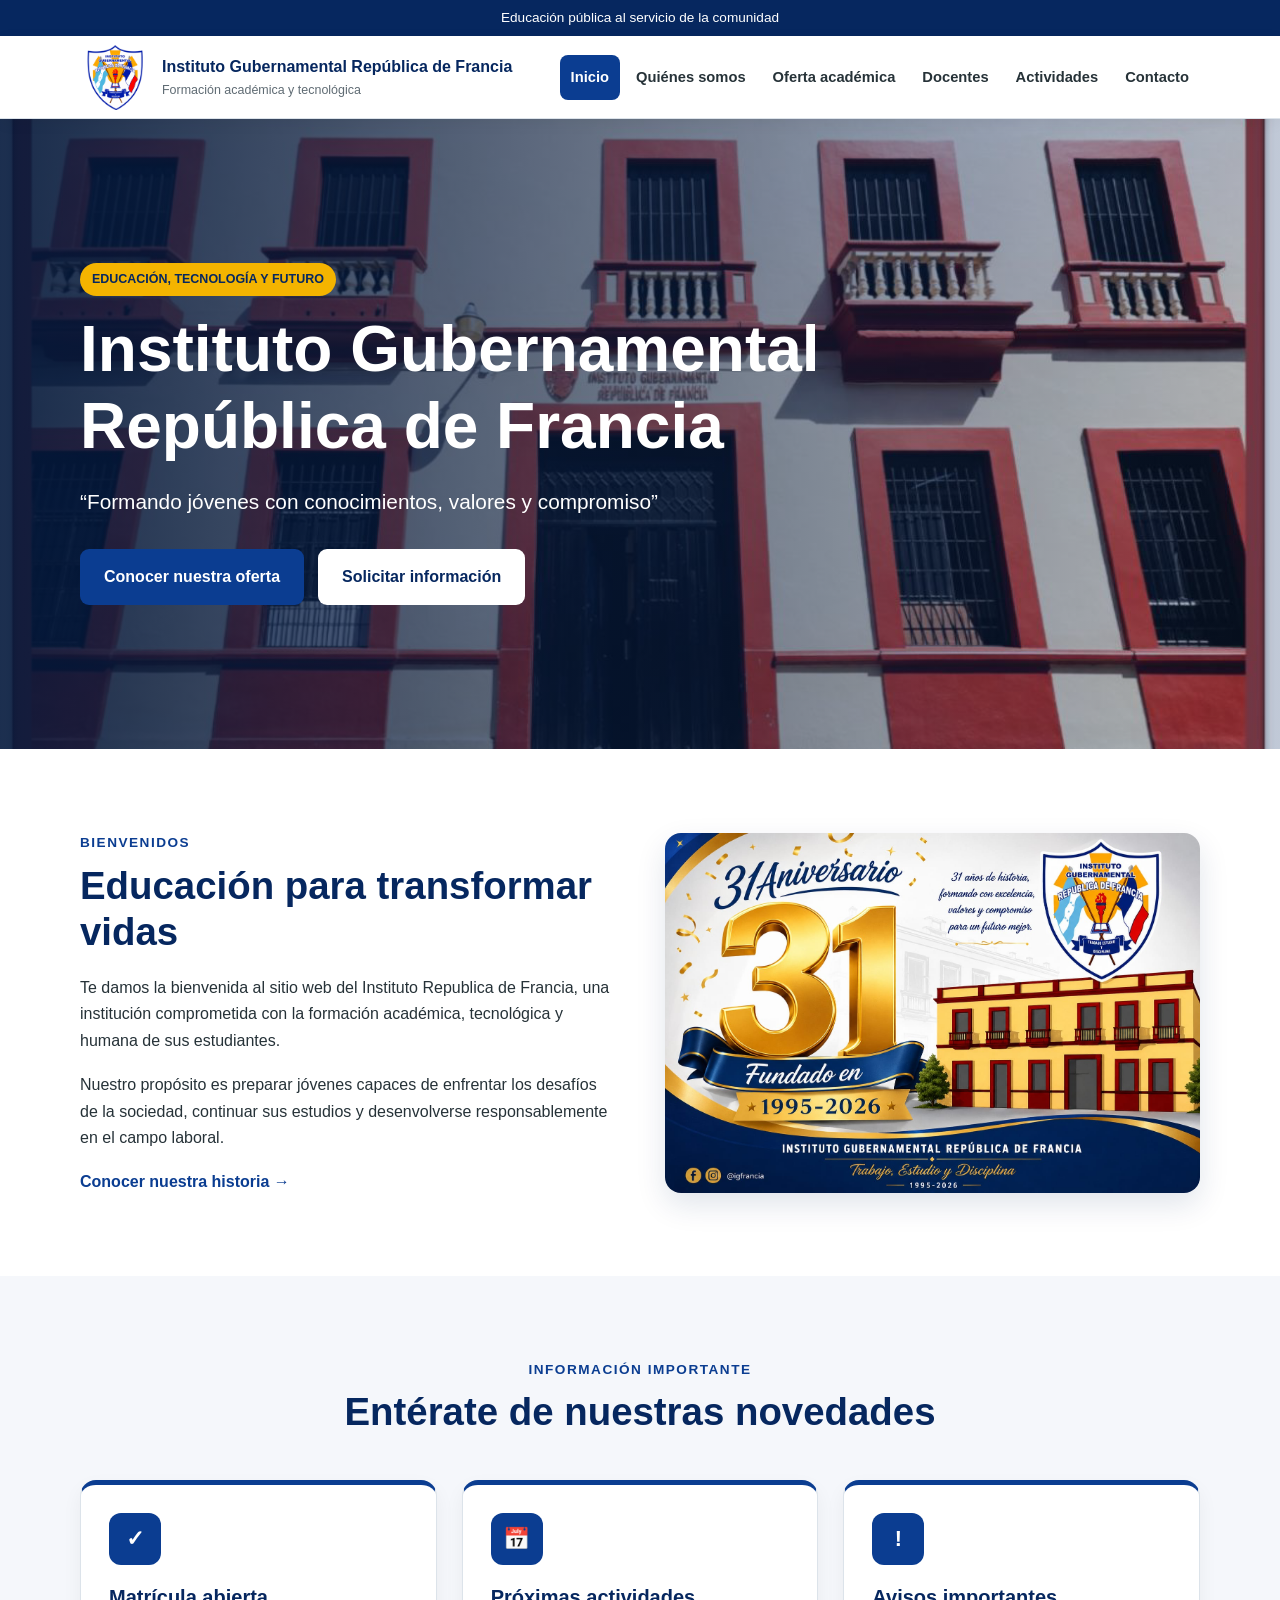
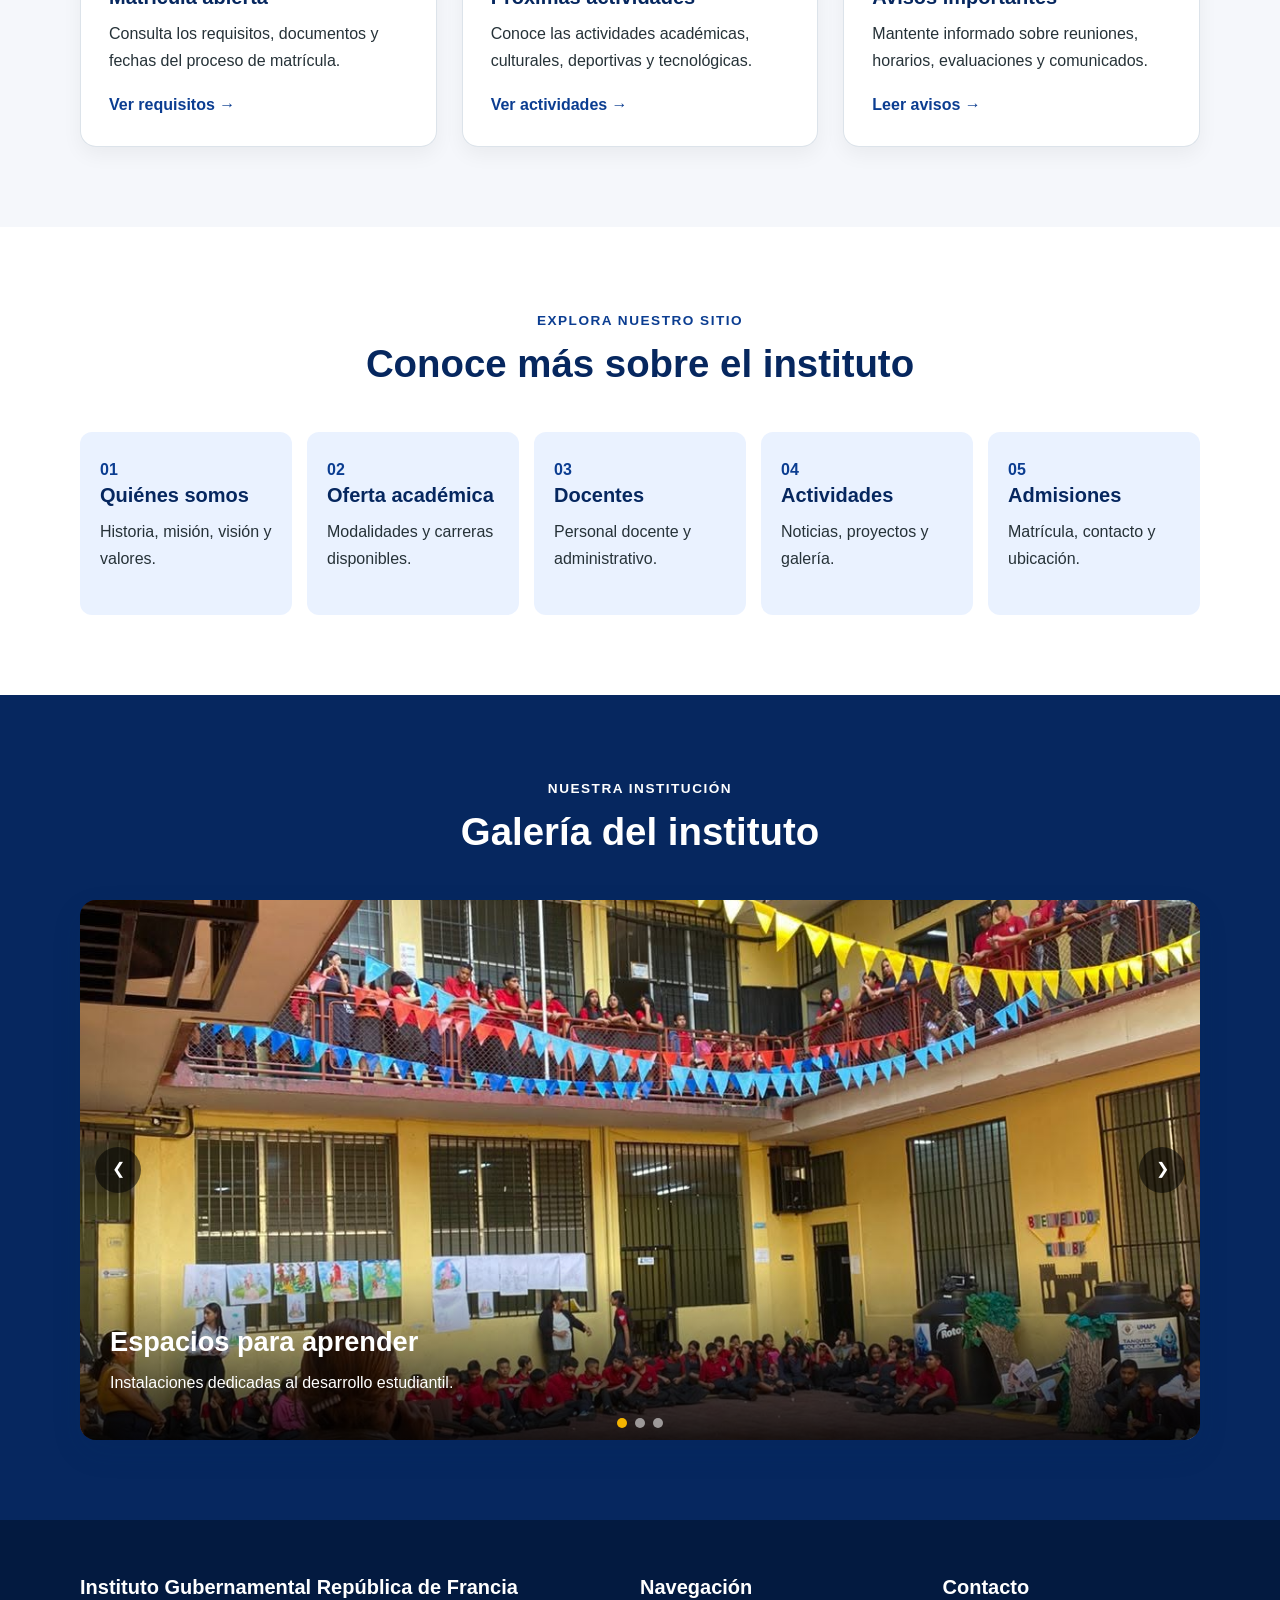
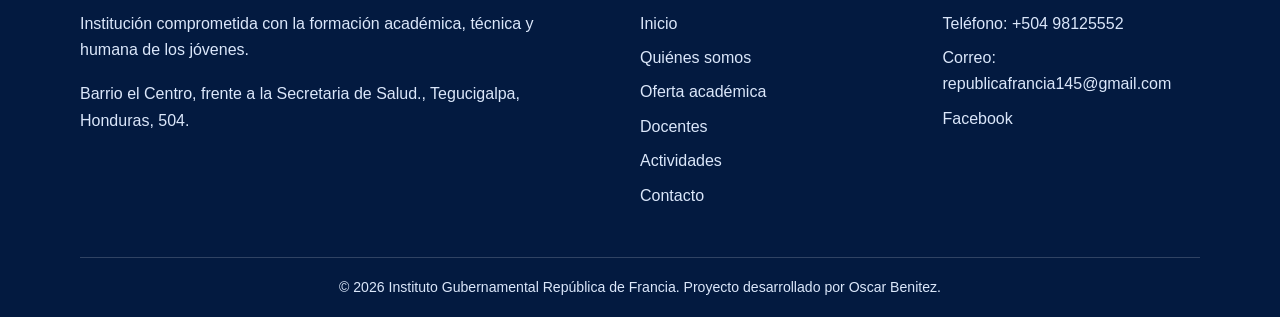
==== index.html @ 5fc4c8af "Primer envío de mi página" ====
<!doctype html>
<html lang="es">
  <head>
    <meta charset="UTF-8" />
    <meta name="viewport" content="width=device-width, initial-scale=1.0" />

    <meta
      name="description"
      content="Sitio web oficial del Instituto Gubernamental República de Francia."
    />

    <title>Inicio | IGRF</title>

    <link rel="stylesheet" href="css/estilo.css" />
    <script src="js/script.js" defer></script>
  </head>

  <body>
    <!-- El encabezado se carga desde script.js -->
    <div id="encabezado"></div>

    <main>
      <!-- Banner principal -->
      <section class="hero hero-inicio">
        <div class="hero-contenido contenedor">
          <span class="etiqueta">Educación, tecnología y futuro</span>

          <h1>Instituto Gubernamental República de Francia</h1>

          <p class="lema">
            “Formando jóvenes con conocimientos, valores y compromiso”
          </p>

          <div class="grupo-botones">
            <a href="oferta_academica.html" class="boton boton-primario">
              Conocer nuestra oferta
            </a>

            <a href="contacto.html" class="boton boton-secundario">
              Solicitar información
            </a>
          </div>
        </div>
      </section>

      <!-- Mensaje de bienvenida -->
      <section class="seccion">
        <div class="contenedor dos-columnas">
          <div>
            <span class="subtitulo">Bienvenidos</span>

            <h2>Educación para transformar vidas</h2>

            <p>
              Te damos la bienvenida al sitio web del Instituto Republica de
              Francia, una institución comprometida con la formación académica,
              tecnológica y humana de sus estudiantes.
            </p>

            <p>
              Nuestro propósito es preparar jóvenes capaces de enfrentar los
              desafíos de la sociedad, continuar sus estudios y desenvolverse
              responsablemente en el campo laboral.
            </p>

            <a href="historia.html" class="enlace-destacado">
              Conocer nuestra historia →
            </a>
          </div>

          <div class="imagen-marco">
            <img
              src="img/instalaciones/aniversario.png"
              data-fallback="https://placehold.co/900x600/0b3d91/ffffff?text=Fotografia+del+instituto"
              alt="Instalaciones del instituto"
            />
          </div>
        </div>
      </section>

      <!-- Información destacada -->
      <section class="seccion fondo-claro">
        <div class="contenedor">
          <div class="titulo-seccion">
            <span class="subtitulo">Información importante</span>
            <h2>Entérate de nuestras novedades</h2>
          </div>

          <div class="rejilla-tres">
            <article class="tarjeta tarjeta-destacada">
              <div class="icono-tarjeta">✓</div>
              <h3>Matrícula abierta</h3>
              <p>
                Consulta los requisitos, documentos y fechas del proceso de
                matrícula.
              </p>
              <a href="contacto.html">Ver requisitos →</a>
            </article>

            <article class="tarjeta tarjeta-destacada">
              <div class="icono-tarjeta">📅</div>
              <h3>Próximas actividades</h3>
              <p>
                Conoce las actividades académicas, culturales, deportivas y
                tecnológicas.
              </p>
              <a href="actividades.html">Ver actividades →</a>
            </article>

            <article class="tarjeta tarjeta-destacada">
              <div class="icono-tarjeta">!</div>
              <h3>Avisos importantes</h3>
              <p>
                Mantente informado sobre reuniones, horarios, evaluaciones y
                comunicados.
              </p>
              <a href="actividades.html">Leer avisos →</a>
            </article>
          </div>
        </div>
      </section>

      <!-- Acceso a las demás páginas -->
      <section class="seccion">
        <div class="contenedor">
          <div class="titulo-seccion">
            <span class="subtitulo">Explora nuestro sitio</span>
            <h2>Conoce más sobre el instituto</h2>
          </div>

          <div class="rejilla-enlaces">
            <a href="quienes_somos.html" class="tarjeta-enlace">
              <span>01</span>
              <h3>Quiénes somos</h3>
              <p>Historia, misión, visión y valores.</p>
            </a>

            <a href="oferta_academica.html" class="tarjeta-enlace">
              <span>02</span>
              <h3>Oferta académica</h3>
              <p>Modalidades y carreras disponibles.</p>
            </a>

            <a href="docentes.html" class="tarjeta-enlace">
              <span>03</span>
              <h3>Docentes</h3>
              <p>Personal docente y administrativo.</p>
            </a>

            <a href="actividades.html" class="tarjeta-enlace">
              <span>04</span>
              <h3>Actividades</h3>
              <p>Noticias, proyectos y galería.</p>
            </a>

            <a href="contacto.html" class="tarjeta-enlace">
              <span>05</span>
              <h3>Admisiones</h3>
              <p>Matrícula, contacto y ubicación.</p>
            </a>
          </div>
        </div>
      </section>

      <!-- Carrusel -->
      <section class="seccion fondo-oscuro">
        <div class="contenedor">
          <div class="titulo-seccion titulo-blanco">
            <span class="subtitulo">Nuestra institución</span>
            <h2>Galería del instituto</h2>
          </div>

          <div class="carrusel">
            <div class="diapositiva activa">
              <img
                src="img/actividades/2.jpg"
                alt="Entrada del Instituto República de Francia"
              />

              <div class="texto-diapositiva">
                <h3>Espacios para aprender</h3>
                <p>Instalaciones dedicadas al desarrollo estudiantil.</p>
              </div>
            </div>

            <div class="diapositiva">
              <img
                src="img/instalaciones/instalacion-2.jpg"
                data-fallback="https://placehold.co/1200x650/1b5e20/ffffff?text=Laboratorio+de+informatica"
                alt="Laboratorio de informática"
              />

              <div class="texto-diapositiva">
                <h3>Tecnología educativa</h3>
                <p>Laboratorios para fortalecer las competencias digitales.</p>
              </div>
            </div>

            <div class="diapositiva">
              <img
                src="img/actividades/1.jpg"
                alt="Entrada del Instituto República de Francia"
              />

              <div class="texto-diapositiva">
                <h3>Formación integral</h3>
                <p>Actividades académicas, deportivas y culturales.</p>
              </div>
            </div>

            <button
              class="control-carrusel anterior"
              aria-label="Imagen anterior"
            >
              ❮
            </button>

            <button
              class="control-carrusel siguiente"
              aria-label="Imagen siguiente"
            >
              ❯
            </button>

            <div class="indicadores-carrusel" data-indicadores></div>
          </div>
        </div>
      </section>
    </main>

    <!-- El pie de página se carga desde script.js -->
    <div id="pie-pagina"></div>
  </body>
</html>
---- css/estilo.css ----
/* ======================================================
   COLORES Y CONFIGURACIÓN GENERAL
====================================================== */

:root {
  --azul: #0b3d91;
  --azul-oscuro: #06275f;
  --azul-claro: #eaf2ff;
  --dorado: #f4b400;
  --verde: #16834b;
  --blanco: #ffffff;
  --fondo: #f5f7fb;
  --texto: #263238;
  --texto-suave: #5f6b73;
  --borde: #dce3ea;
  --sombra: 0 12px 30px rgba(7, 38, 87, 0.12);
  --radio: 16px;
}

* {
  box-sizing: border-box;
  margin: 0;
  padding: 0;
}

html {
  scroll-behavior: smooth;
}

body {
  font-family: Arial, Helvetica, sans-serif;
  color: var(--texto);
  background: var(--blanco);
  line-height: 1.65;
}

img {
  display: block;
  width: 100%;
}

a {
  color: inherit;
  text-decoration: none;
}

button,
input,
select,
textarea {
  font: inherit;
}

button {
  cursor: pointer;
}

[hidden] {
  display: none !important;
}

.contenedor {
  width: min(1120px, 90%);
  margin: auto;
}

.contenedor-pequeno {
  width: min(850px, 90%);
}

.seccion {
  padding: 80px 0;
}

.fondo-claro {
  background: var(--fondo);
}

.fondo-oscuro {
  background: var(--azul-oscuro);
  color: var(--blanco);
}

h1,
h2,
h3 {
  line-height: 1.2;
  color: var(--azul-oscuro);
}

h1 {
  font-size: clamp(2.2rem, 5vw, 4.6rem);
}

h2 {
  font-size: clamp(1.8rem, 3vw, 2.7rem);
  margin-bottom: 20px;
}

h3 {
  font-size: 1.25rem;
  margin-bottom: 12px;
}

p {
  margin-bottom: 18px;
}

.subtitulo {
  display: inline-block;
  margin-bottom: 8px;
  color: var(--azul);
  font-size: 0.85rem;
  font-weight: bold;
  letter-spacing: 1.5px;
  text-transform: uppercase;
}

.titulo-seccion {
  max-width: 760px;
  margin: 0 auto 45px;
  text-align: center;
}

.titulo-blanco h2,
.titulo-blanco .subtitulo {
  color: var(--blanco);
}

.fecha {
  color: var(--texto-suave);
  font-size: 0.9rem;
}

.cargo {
  display: block;
  color: var(--azul);
  font-size: 0.9rem;
  font-weight: bold;
  margin-bottom: 10px;
  text-transform: uppercase;
}

/* ======================================================
   ENCABEZADO Y MENÚ
====================================================== */

.barra-superior {
  padding: 7px 0;
  color: var(--blanco);
  background: var(--azul-oscuro);
  font-size: 0.85rem;
  text-align: center;
}

.encabezado-principal {
  position: sticky;
  top: 0;
  z-index: 1000;
  background: rgba(255, 255, 255, 0.97);
  border-bottom: 1px solid var(--borde);
  box-shadow: 0 4px 15px rgba(0, 0, 0, 0.05);
}

.barra-navegacion {
  min-height: 82px;
  display: flex;
  align-items: center;
  justify-content: space-between;
  gap: 25px;
}

.marca {
  display: flex;
  align-items: center;
  gap: 12px;
}

.logo-sello {
  width: 70px;
  height: 65px;
  display: flex;
  align-items: center;
  justify-content: center;
  flex-shrink: 0;
  background: transparent;
  border: none;
}

.logo-sello img {
  width: 100%;
  height: 100%;
  display: block;
  object-fit: contain;
  background: transparent;
}

.marca-texto strong,
.marca-texto span {
  display: block;
}

.marca-texto strong {
  color: var(--azul-oscuro);
  font-size: 1rem;
}

.marca-texto span {
  color: var(--texto-suave);
  font-size: 0.78rem;
}

.menu ul {
  display: flex;
  align-items: center;
  gap: 5px;
  list-style: none;
}

.menu a {
  display: block;
  padding: 10px 11px;
  color: var(--texto);
  border-radius: 8px;
  font-size: 0.92rem;
  font-weight: bold;
}

.menu a:hover,
.menu a.activo {
  color: var(--blanco);
  background: var(--azul);
}

.boton-menu {
  display: none;
  padding: 8px 12px;
  color: var(--blanco);
  background: var(--azul);
  border: 0;
  border-radius: 8px;
  font-size: 1.4rem;
}

/* ======================================================
   BOTONES
====================================================== */

.grupo-botones {
  display: flex;
  flex-wrap: wrap;
  gap: 14px;
  margin-top: 30px;
}

.boton {
  display: inline-block;
  padding: 13px 22px;
  border: 2px solid transparent;
  border-radius: 9px;
  font-weight: bold;
  transition: 0.25s;
}

.boton:hover {
  transform: translateY(-2px);
}

.boton-primario {
  color: var(--blanco);
  background: var(--azul);
}

.boton-primario:hover {
  background: var(--azul-oscuro);
}

.boton-secundario {
  color: var(--azul-oscuro);
  background: var(--blanco);
}

.enlace-destacado {
  color: var(--azul);
  font-weight: bold;
}

.enlace-destacado:hover {
  text-decoration: underline;
}

/* ======================================================
   PÁGINA DE INICIO
====================================================== */

.hero {
  min-height: 630px;
  display: flex;
  align-items: center;
  color: var(--blanco);
  background-position: center;
  background-size: cover;
}

.hero-inicio {
  background-image:
    linear-gradient(90deg, rgba(3, 24, 60, 0.9), rgba(6, 39, 95, 0.25)),
    url("../img/instalaciones/banner_principal.png");

  background-size: cover;
  background-position: center;
  background-repeat: no-repeat;
}

.hero-contenido {
  padding: 90px 0;
}

.hero-contenido h1 {
  max-width: 850px;
  color: var(--blanco);
}

.lema {
  max-width: 700px;
  margin-top: 20px;
  font-size: 1.3rem;
}

.etiqueta,
.etiqueta-azul,
.categoria {
  display: inline-block;
  padding: 6px 12px;
  margin-bottom: 15px;
  border-radius: 30px;
  font-size: 0.78rem;
  font-weight: bold;
  text-transform: uppercase;
}

.etiqueta {
  color: var(--azul-oscuro);
  background: var(--dorado);
}

.etiqueta-azul,
.categoria {
  color: var(--azul);
  background: var(--azul-claro);
}

.dos-columnas,
.rejilla-dos,
.contacto-rejilla {
  display: grid;
  grid-template-columns: repeat(2, 1fr);
  gap: 50px;
  align-items: center;
}

.rejilla-tres {
  display: grid;
  grid-template-columns: repeat(3, 1fr);
  gap: 25px;
}

.rejilla-cuatro {
  display: grid;
  grid-template-columns: repeat(4, 1fr);
  gap: 20px;
}

.imagen-marco img {
  min-height: 360px;
  object-fit: cover;
  border-radius: var(--radio);
  box-shadow: var(--sombra);
}

.tarjeta {
  padding: 28px;
  background: var(--blanco);
  border: 1px solid var(--borde);
  border-radius: var(--radio);
  box-shadow: 0 8px 20px rgba(0, 0, 0, 0.05);
}

.tarjeta-grande {
  min-height: 300px;
}

.tarjeta-destacada {
  border-top: 5px solid var(--azul);
}

.tarjeta-destacada a {
  color: var(--azul);
  font-weight: bold;
}

.icono-tarjeta {
  width: 52px;
  height: 52px;
  display: grid;
  place-items: center;
  margin-bottom: 20px;
  color: var(--blanco);
  background: var(--azul);
  border-radius: 12px;
  font-size: 1.35rem;
  font-weight: bold;
}

.rejilla-enlaces {
  display: grid;
  grid-template-columns: repeat(5, 1fr);
  gap: 15px;
}

.tarjeta-enlace {
  padding: 25px 20px;
  background: var(--azul-claro);
  border-radius: 12px;
  transition: 0.25s;
}

.tarjeta-enlace span {
  color: var(--azul);
  font-weight: bold;
}

.tarjeta-enlace:hover {
  color: var(--blanco);
  background: var(--azul);
  transform: translateY(-5px);
}

.tarjeta-enlace:hover h3 {
  color: var(--blanco);
}

/* ======================================================
   CARRUSEL
====================================================== */

.carrusel {
  position: relative;
  overflow: hidden;
  border-radius: var(--radio);
  box-shadow: var(--sombra);
}

.diapositiva {
  position: relative;
  display: none;
}

.diapositiva.activa {
  display: block;
  animation: aparecer 0.5s ease;
}

.diapositiva img {
  height: 540px;
  object-fit: cover;
}

.texto-diapositiva {
  position: absolute;
  left: 0;
  right: 0;
  bottom: 0;
  padding: 60px 30px 25px;
  color: var(--blanco);
  background: linear-gradient(transparent, rgba(0, 0, 0, 0.85));
}

.texto-diapositiva h3 {
  color: var(--blanco);
  font-size: 1.7rem;
}

.control-carrusel {
  position: absolute;
  top: 50%;
  width: 46px;
  height: 46px;
  color: var(--blanco);
  background: rgba(0, 0, 0, 0.55);
  border: 0;
  border-radius: 50%;
  transform: translateY(-50%);
}

.anterior {
  left: 15px;
}

.siguiente {
  right: 15px;
}

.indicadores-carrusel {
  position: absolute;
  left: 50%;
  bottom: 12px;
  display: flex;
  gap: 8px;
  transform: translateX(-50%);
}

.punto-carrusel {
  width: 10px;
  height: 10px;
  padding: 0;
  background: rgba(255, 255, 255, 0.55);
  border: 0;
  border-radius: 50%;
}

.punto-carrusel.activo {
  background: var(--dorado);
}

@keyframes aparecer {
  from {
    opacity: 0;
  }

  to {
    opacity: 1;
  }
}

/* ======================================================
   BANNERS INTERIORES
====================================================== */

.banner-interior {
  padding: 120px 0;
  color: var(--blanco);
  background-position: center;
  background-size: cover;
}

.banner-interior h1 {
  color: var(--blanco);
}

.banner-interior p {
  max-width: 650px;
  font-size: 1.2rem;
}

.banner-quienes {
  background-image:
    linear-gradient(rgba(3, 24, 60, 0.85), rgba(3, 24, 60, 0.75)),
    url("../img/quienes_somos.png");
}

.banner-oferta {
  background-image:
    linear-gradient(rgba(3, 24, 60, 0.85), rgba(3, 24, 60, 0.75)),
    url("../img/oferta.png");
}

.banner-docentes {
  background-image:
    linear-gradient(rgba(3, 24, 60, 0.85), rgba(3, 24, 60, 0.75)),
    url("../img/docentes2.jpg");
}

.banner-actividades {
  background-image:
    linear-gradient(rgba(3, 24, 60, 0.85), rgba(3, 24, 60, 0.75)),
    url("../img/actividades.png");
}

.banner-contacto {
  background-image:
    linear-gradient(rgba(3, 24, 60, 0.85), rgba(3, 24, 60, 0.75)),
    url("../img/contacto.png");
}

/* ======================================================
   QUIÉNES SOMOS
====================================================== */

.dato-importante {
  display: inline-flex;
  flex-direction: column;
  padding: 18px 25px;
  color: var(--blanco);
  background: var(--azul);
  border-radius: 12px;
}

.dato-importante span {
  color: var(--dorado);
  font-size: 1.3rem;
  font-weight: bold;
}

.valor {
  text-align: center;
  border-bottom: 4px solid var(--dorado);
}

.lista-verificacion {
  display: grid;
  gap: 12px;
  list-style: none;
}

.lista-verificacion li {
  position: relative;
  padding-left: 32px;
}

.lista-verificacion li::before {
  position: absolute;
  left: 0;
  top: 1px;
  width: 22px;
  height: 22px;
  display: grid;
  place-items: center;
  content: "✓";
  color: var(--blanco);
  background: var(--verde);
  border-radius: 50%;
  font-size: 0.8rem;
  font-weight: bold;
}

.perfil-directivo {
  display: grid;
  grid-template-columns: 330px 1fr;
  gap: 45px;
  align-items: center;
  padding: 35px;
  background: var(--blanco);
  border-radius: var(--radio);
  box-shadow: var(--sombra);
}

.perfil-directivo img {
  height: 350px;
  object-fit: cover;
  border-radius: 14px;
}

blockquote {
  padding: 18px;
  color: var(--azul-oscuro);
  background: var(--azul-claro);
  border-left: 5px solid var(--azul);
  border-radius: 0 10px 10px 0;
  font-style: italic;
}

.organigrama {
  padding: 35px;
  background: var(--fondo);
  border-radius: var(--radio);
}

.nivel-organigrama {
  display: flex;
  justify-content: center;
}

.nivel-multiple {
  flex-wrap: wrap;
  gap: 20px;
}

.puesto {
  min-width: 210px;
  padding: 18px;
  color: var(--azul-oscuro);
  background: var(--blanco);
  border: 2px solid var(--azul);
  border-radius: 10px;
  text-align: center;
  font-weight: bold;
}

.puesto-principal {
  color: var(--blanco);
  background: var(--azul);
}

.linea-organigrama {
  width: 3px;
  height: 35px;
  margin: auto;
  background: var(--azul);
}

.galeria {
  display: grid;
  grid-template-columns: repeat(3, 1fr);
  gap: 15px;
}

.galeria img {
  height: 280px;
  object-fit: cover;
  border-radius: 12px;
  transition: 0.25s;
}

.galeria img:hover {
  transform: scale(1.02);
}

/* ======================================================
   OFERTA ACADÉMICA
====================================================== */

.carrera {
  display: grid;
  grid-template-columns: 0.85fr 1.15fr;
  gap: 40px;
  margin-bottom: 55px;
  padding: 30px;
  background: var(--fondo);
  border-radius: var(--radio);
}

.carrera-invertida img {
  order: 2;
}

.carrera img {
  height: 100%;
  min-height: 500px;
  object-fit: cover;
  border-radius: 14px;
}

.detalles-carrera {
  display: grid;
  grid-template-columns: repeat(3, 1fr);
  gap: 12px;
  margin: 25px 0;
}

.detalles-carrera div {
  padding: 14px;
  background: var(--blanco);
  border-radius: 10px;
}

.detalles-carrera strong,
.detalles-carrera span {
  display: block;
}

.detalles-carrera strong {
  color: var(--azul);
  font-size: 0.85rem;
}

.carrera .lista-verificacion {
  margin-bottom: 25px;
}

.nota {
  padding: 35px;
  color: var(--blanco);
  background: var(--azul-oscuro);
  border-radius: var(--radio);
}

.nota h3 {
  color: var(--dorado);
}

/* ======================================================
   DOCENTES
====================================================== */

.rejilla-docentes {
  display: grid;
  grid-template-columns: repeat(3, 1fr);
  gap: 25px;
}

.tarjeta-docente {
  overflow: hidden;
  background: var(--blanco);
  border: 1px solid var(--borde);
  border-radius: var(--radio);
  box-shadow: 0 8px 20px rgba(0, 0, 0, 0.06);
}

.tarjeta-docente img {
  height: 260px;
  object-fit: cover;
}

.tarjeta-docente div {
  padding: 22px;
}

.mensaje-compromiso {
  padding: 45px;
  color: var(--blanco);
  background: linear-gradient(135deg, var(--azul), var(--azul-oscuro));
  border-radius: var(--radio);
  text-align: center;
}

.mensaje-compromiso h2,
.mensaje-compromiso .subtitulo {
  color: var(--blanco);
}

.advertencia {
  margin-top: 25px;
  padding: 18px;
  color: #684d00;
  background: #fff4c8;
  border-left: 5px solid var(--dorado);
  border-radius: 8px;
}

/* ======================================================
   ACTIVIDADES
====================================================== */

.evento-destacado {
  display: grid;
  grid-template-columns: 1.1fr 0.9fr;
  gap: 40px;
  align-items: center;
  padding: 30px;
  background: var(--fondo);
  border-radius: var(--radio);
}

.evento-destacado img {
  height: 420px;
  object-fit: cover;
  border-radius: 14px;
}

.tarjeta-noticia {
  overflow: hidden;
  background: var(--blanco);
  border-radius: var(--radio);
  box-shadow: var(--sombra);
}

.tarjeta-noticia img {
  height: 230px;
  object-fit: cover;
}

.contenido-noticia {
  padding: 24px;
}

.noticia-ampliada {
  display: none;
}

.noticia-ampliada.visible {
  display: block;
}

.boton-ampliar {
  padding: 0;
  color: var(--azul);
  background: transparent;
  border: 0;
  font-weight: bold;
}

.boton-ampliar:hover {
  text-decoration: underline;
}

.galeria-grande {
  grid-template-columns: repeat(3, 1fr);
}

/* ======================================================
   TABLAS
====================================================== */

.tabla-contenedor {
  overflow-x: auto;
  border-radius: 12px;
  box-shadow: var(--sombra);
}

table {
  width: 100%;
  min-width: 700px;
  border-collapse: collapse;
  background: var(--blanco);
}

th,
td {
  padding: 17px;
  border-bottom: 1px solid var(--borde);
  text-align: left;
}

th {
  color: var(--blanco);
  background: var(--azul);
}

tbody tr:hover {
  background: var(--azul-claro);
}

/* ======================================================
   CONTACTO Y FORMULARIO
====================================================== */

.pasos {
  display: grid;
  grid-template-columns: repeat(4, 1fr);
  gap: 18px;
}

.paso {
  padding: 25px;
  background: var(--fondo);
  border-radius: var(--radio);
}

.paso span {
  width: 45px;
  height: 45px;
  display: grid;
  place-items: center;
  margin-bottom: 18px;
  color: var(--blanco);
  background: var(--azul);
  border-radius: 50%;
  font-weight: bold;
}

.contacto-rejilla {
  align-items: start;
}

.formulario {
  display: grid;
  gap: 18px;
  margin-top: 30px;
}

.fila-formulario {
  display: grid;
  grid-template-columns: repeat(2, 1fr);
  gap: 18px;
}

.campo label {
  display: block;
  margin-bottom: 7px;
  color: var(--azul-oscuro);
  font-weight: bold;
}

.campo input,
.campo select,
.campo textarea {
  width: 100%;
  padding: 13px 14px;
  color: var(--texto);
  background: var(--blanco);
  border: 1px solid #b9c5cf;
  border-radius: 8px;
  outline: none;
}

.campo input:focus,
.campo select:focus,
.campo textarea:focus {
  border-color: var(--azul);
  box-shadow: 0 0 0 3px rgba(11, 61, 145, 0.12);
}

.mensaje-exito {
  margin-top: 20px;
  padding: 18px;
  color: #0d5a30;
  background: #dcf7e8;
  border-left: 5px solid var(--verde);
  border-radius: 8px;
}

.informacion-contacto {
  padding: 35px;
  color: var(--blanco);
  background: var(--azul-oscuro);
  border-radius: var(--radio);
}

.informacion-contacto h2,
.informacion-contacto h3 {
  color: var(--blanco);
}

.dato-contacto {
  display: flex;
  gap: 15px;
  margin: 25px 0;
}

.dato-contacto > span {
  font-size: 1.4rem;
}

.dato-contacto p {
  margin: 2px 0;
  color: #dce9ff;
}

.redes-contacto {
  display: flex;
  flex-wrap: wrap;
  gap: 10px;
}

.redes-contacto a {
  padding: 8px 12px;
  color: var(--azul-oscuro);
  background: var(--dorado);
  border-radius: 7px;
  font-weight: bold;
}

.mapa iframe {
  width: 100%;
  height: 460px;
  border: 0;
  border-radius: var(--radio);
  box-shadow: var(--sombra);
}

.preguntas {
  display: grid;
  gap: 14px;
}

.preguntas details {
  padding: 20px;
  background: var(--fondo);
  border-radius: 10px;
}

.preguntas summary {
  color: var(--azul-oscuro);
  font-weight: bold;
  cursor: pointer;
}

.preguntas p {
  margin: 15px 0 0;
}

.boton-whatsapp {
  position: fixed;
  right: 22px;
  bottom: 22px;
  z-index: 900;
  padding: 13px 18px;
  color: var(--blanco);
  background: #25d366;
  border-radius: 30px;
  box-shadow: var(--sombra);
  font-weight: bold;
}

/* ======================================================
   PIE DE PÁGINA
====================================================== */

.pie-pagina {
  padding-top: 55px;
  color: #dbe7fa;
  background: #031a40;
}

.rejilla-pie {
  display: grid;
  grid-template-columns: 2fr 1fr 1fr;
  gap: 45px;
}

.pie-pagina h3 {
  color: var(--blanco);
}

.pie-pagina ul {
  list-style: none;
}

.pie-pagina li {
  margin-bottom: 8px;
}

.pie-pagina a:hover {
  color: var(--dorado);
}

.creditos {
  margin-top: 40px;
  padding: 18px 0;
  border-top: 1px solid rgba(255, 255, 255, 0.18);
  text-align: center;
  font-size: 0.88rem;
}

/* ======================================================
   DISEÑO PARA TABLETAS Y TELÉFONOS
====================================================== */

@media (max-width: 1000px) {
  .boton-menu {
    display: block;
  }

  .menu {
    position: absolute;
    top: 82px;
    left: 0;
    right: 0;
    display: none;
    padding: 18px 5%;
    background: var(--blanco);
    border-top: 1px solid var(--borde);
    box-shadow: var(--sombra);
  }

  .menu.abierto {
    display: block;
  }

  .menu ul {
    display: grid;
  }

  .menu a {
    padding: 12px;
  }

  .rejilla-enlaces {
    grid-template-columns: repeat(3, 1fr);
  }

  .rejilla-cuatro,
  .pasos {
    grid-template-columns: repeat(2, 1fr);
  }

  .rejilla-docentes {
    grid-template-columns: repeat(2, 1fr);
  }
}

@media (max-width: 760px) {
  .seccion {
    padding: 60px 0;
  }

  .marca-texto {
    display: none;
  }

  .hero {
    min-height: 560px;
  }

  .dos-columnas,
  .rejilla-dos,
  .rejilla-tres,
  .contacto-rejilla,
  .evento-destacado,
  .perfil-directivo,
  .carrera,
  .rejilla-pie {
    grid-template-columns: 1fr;
  }

  .carrera-invertida img {
    order: 0;
  }

  .rejilla-enlaces,
  .rejilla-cuatro,
  .rejilla-docentes,
  .galeria,
  .galeria-grande,
  .pasos {
    grid-template-columns: 1fr;
  }

  .fila-formulario,
  .detalles-carrera {
    grid-template-columns: 1fr;
  }

  .perfil-directivo {
    padding: 22px;
  }

  .carrera {
    padding: 20px;
  }

  .carrera img {
    min-height: 300px;
  }

  .diapositiva img {
    height: 400px;
  }

  .galeria img {
    height: 260px;
  }

  .nivel-multiple {
    flex-direction: column;
  }

  .puesto {
    width: 100%;
  }
}

/* ==================================================
   SECCIÓN HISTORIA
================================================== */

html {
  scroll-behavior: smooth;
}

.seccion-historia {
  background: linear-gradient(
    rgba(234, 242, 255, 0.92),
    rgba(255, 255, 255, 0.96)
  );
}

.introduccion-historia {
  max-width: 720px;
  margin: 12px auto 0;
  color: var(--texto-suave);
  font-size: 1.05rem;
  line-height: 1.7;
}

.contenido-historia {
  display: grid;
  grid-template-columns: 330px 1fr;
  gap: 55px;
  align-items: start;
  margin-top: 45px;
}

/* Resumen lateral */

.resumen-historia {
  position: sticky;
  top: 100px;
  padding: 30px;
  border-radius: var(--radio);
  background: linear-gradient(145deg, var(--azul), var(--azul-oscuro));
  color: var(--blanco);
  box-shadow: var(--sombra);
}

.insignia-historia {
  display: inline-block;
  margin-bottom: 18px;
  padding: 7px 14px;
  border-radius: 30px;
  background-color: var(--dorado);
  color: var(--azul-oscuro);
  font-size: 0.8rem;
  font-weight: 700;
  text-transform: uppercase;
}

.resumen-historia h3 {
  margin-bottom: 15px;
  color: var(--blanco);
  font-size: 1.6rem;
  line-height: 1.25;
}

.resumen-historia p {
  color: rgba(255, 255, 255, 0.85);
  line-height: 1.7;
}

.datos-historia {
  display: grid;
  gap: 12px;
  margin-top: 25px;
}

.dato-historia {
  display: flex;
  align-items: center;
  gap: 15px;
  padding: 14px;
  border: 1px solid rgba(255, 255, 255, 0.18);
  border-radius: 12px;
  background-color: rgba(255, 255, 255, 0.08);
}

.dato-historia strong {
  min-width: 55px;
  color: var(--dorado);
  font-size: 1.7rem;
}

.dato-historia span {
  color: var(--blanco);
  font-size: 0.9rem;
}

/* Línea de tiempo */

.linea-tiempo {
  position: relative;
  display: grid;
  gap: 25px;
  padding-left: 40px;
}

.linea-tiempo::before {
  content: "";
  position: absolute;
  top: 10px;
  bottom: 10px;
  left: 10px;
  width: 3px;
  border-radius: 5px;
  background: linear-gradient(
    to bottom,
    var(--dorado),
    var(--azul),
    var(--verde)
  );
}

.evento-historia {
  position: relative;
  padding: 27px;
  border: 1px solid var(--borde);
  border-radius: var(--radio);
  background-color: var(--blanco);
  box-shadow: 0 8px 25px rgba(7, 38, 87, 0.08);
  transition:
    transform 0.3s ease,
    box-shadow 0.3s ease;
}

.evento-historia::before {
  content: "";
  position: absolute;
  top: 30px;
  left: -39px;
  width: 17px;
  height: 17px;
  border: 4px solid var(--blanco);
  border-radius: 50%;
  background-color: var(--dorado);
  box-shadow: 0 0 0 3px var(--azul);
}

.evento-historia:hover {
  transform: translateY(-4px);
  box-shadow: var(--sombra);
}

.fecha-historia {
  display: inline-block;
  margin-bottom: 10px;
  color: var(--azul);
  font-size: 0.85rem;
  font-weight: 800;
  letter-spacing: 0.5px;
  text-transform: uppercase;
}

.evento-historia h3 {
  margin: 0 0 13px;
  color: var(--azul-oscuro);
  font-size: 1.35rem;
}

.evento-historia p {
  margin: 0 0 12px;
  color: var(--texto-suave);
  line-height: 1.75;
}

.evento-historia p:last-child {
  margin-bottom: 0;
}

/* Fechas especialmente importantes */

.evento-destacado {
  border-left: 5px solid var(--dorado);
}

.evento-actual {
  border-left: 5px solid var(--verde);
  background: linear-gradient(135deg, var(--blanco), rgba(22, 131, 75, 0.08));
}

.evento-actual::before {
  background-color: var(--verde);
}

/* Adaptación para celulares */

@media (max-width: 850px) {
  .contenido-historia {
    grid-template-columns: 1fr;
    gap: 35px;
  }

  .resumen-historia {
    position: static;
  }

  .linea-tiempo {
    padding-left: 30px;
  }

  .linea-tiempo::before {
    left: 7px;
  }

  .evento-historia::before {
    left: -31px;
  }
}

@media (max-width: 500px) {
  .resumen-historia,
  .evento-historia {
    padding: 22px;
  }

  .evento-historia h3 {
    font-size: 1.2rem;
  }

  .dato-historia {
    align-items: flex-start;
  }
}
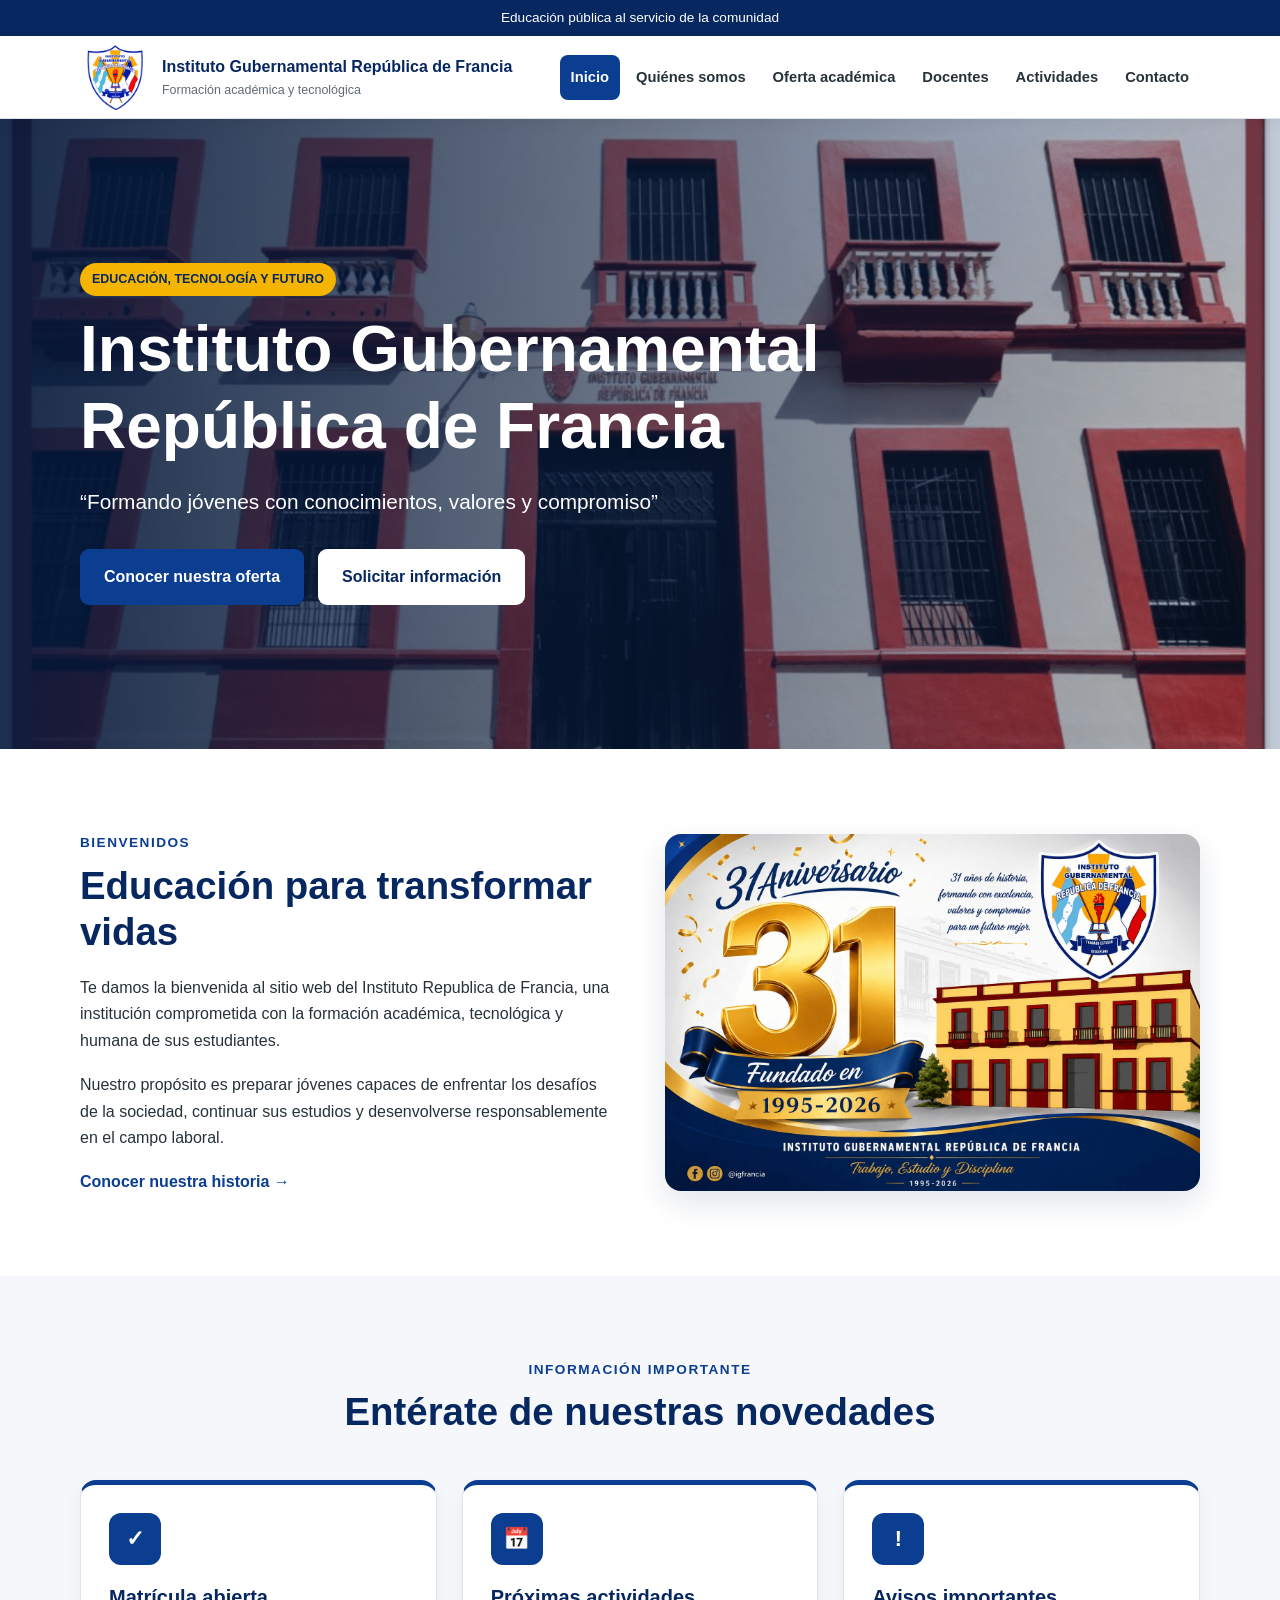
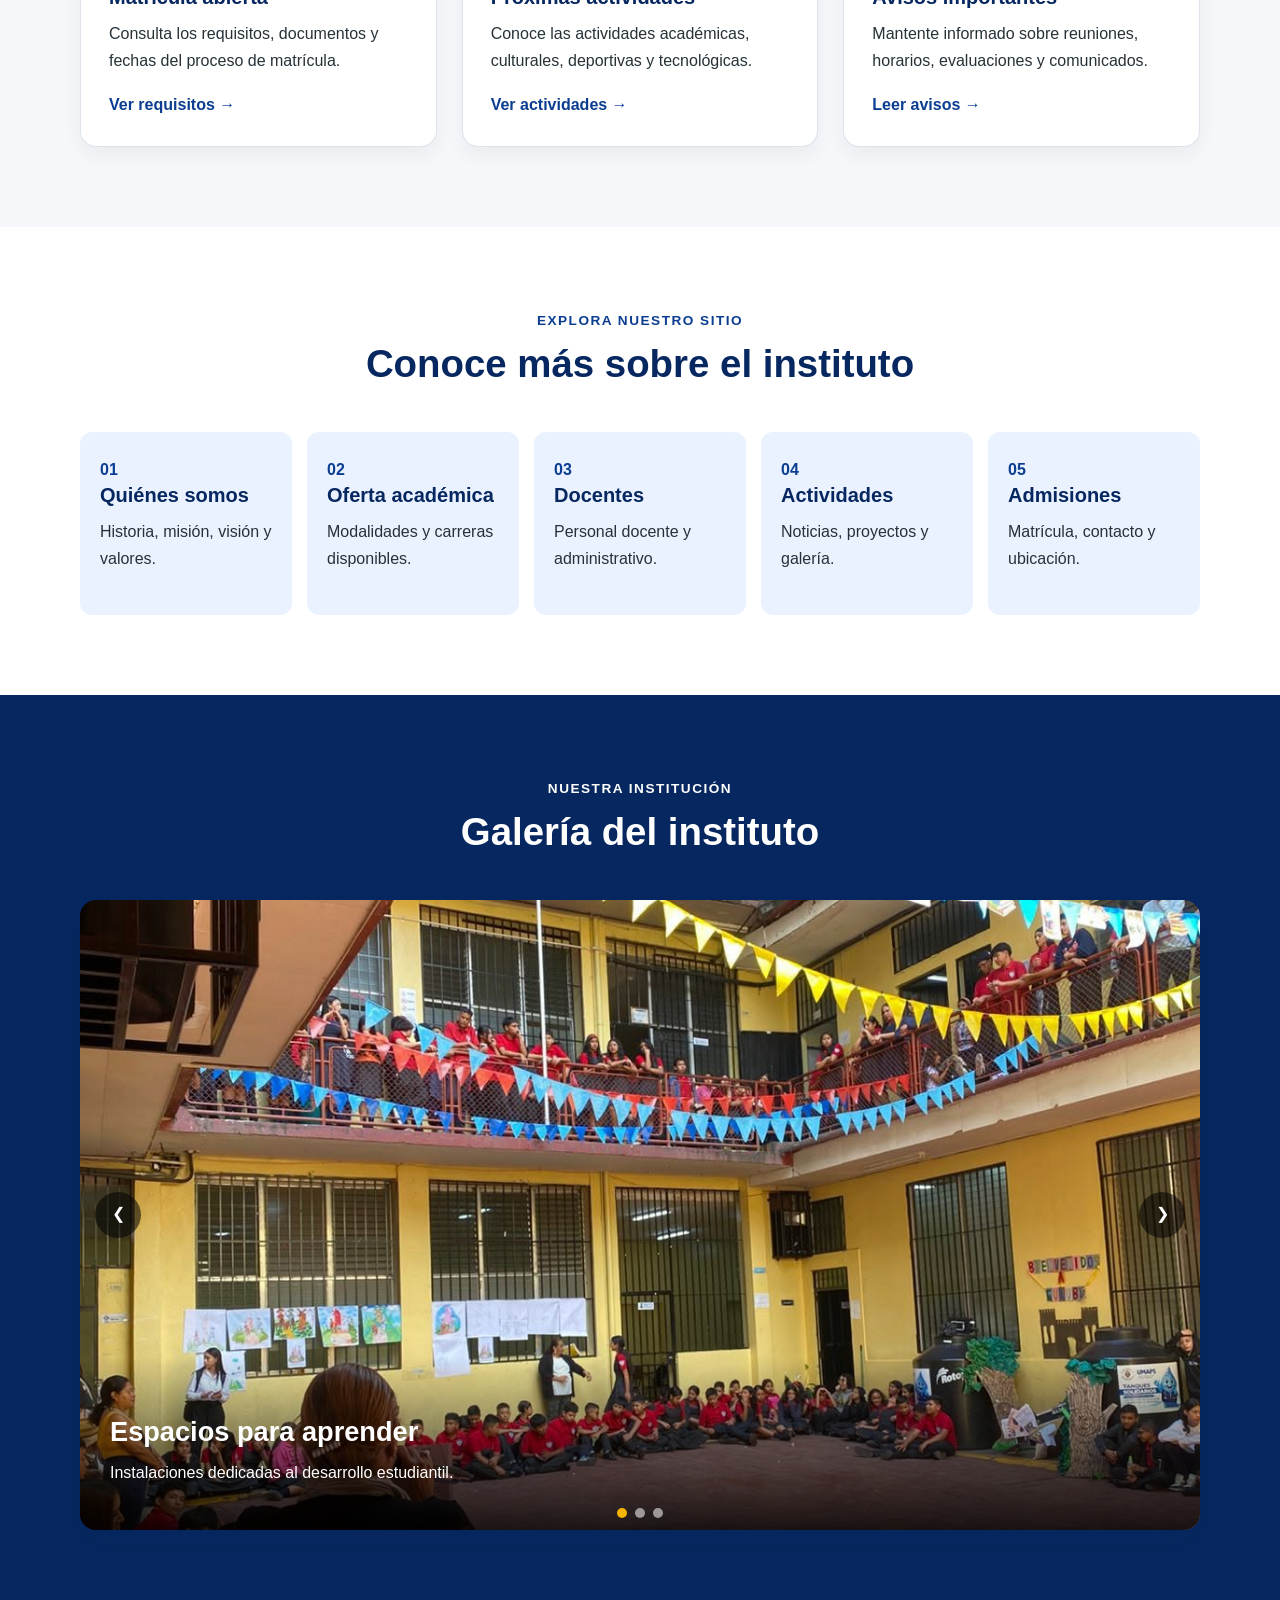
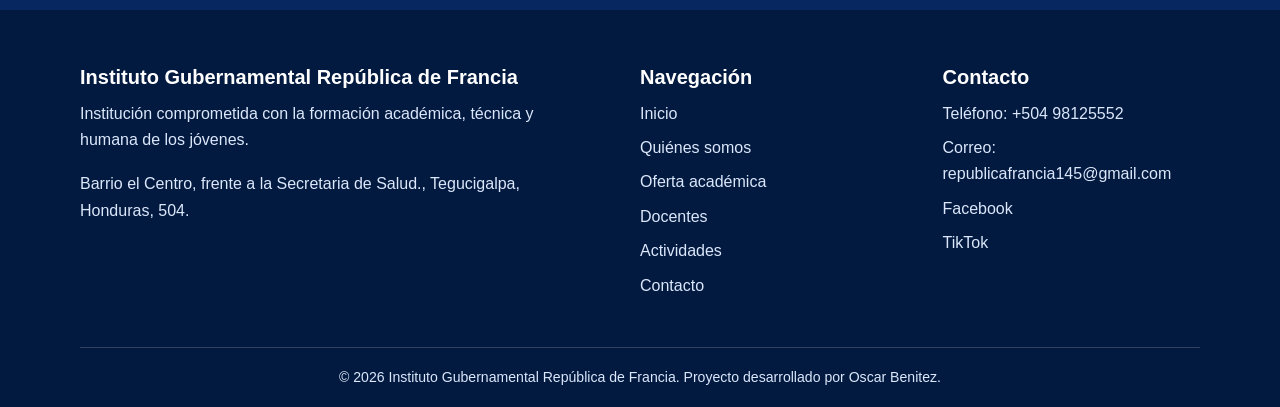
==== commit 0d92bb31: "Actualización de información" ====
--- a/index.html
+++ b/index.html
@@ -71,7 +71,6 @@
           <div class="imagen-marco">
             <img
               src="img/instalaciones/aniversario.png"
-              data-fallback="https://placehold.co/900x600/0b3d91/ffffff?text=Fotografia+del+instituto"
               alt="Instalaciones del instituto"
             />
           </div>
@@ -141,7 +140,7 @@
               <p>Modalidades y carreras disponibles.</p>
             </a>
 
-            <a href="docentes.html" class="tarjeta-enlace">
+            <a href="historia.html" class="tarjeta-enlace">
               <span>03</span>
               <h3>Docentes</h3>
               <p>Personal docente y administrativo.</p>
--- a/css/estilo.css
+++ b/css/estilo.css
@@ -372,7 +372,9 @@
 }
 
 .imagen-marco img {
-  min-height: 360px;
+  width: 100%;
+  height: auto; /* Permite que la imagen encoja de forma natural */
+  max-height: 450px; /* Evita que crezca infinitamente en pantallas enormes */
   object-fit: cover;
   border-radius: var(--radio);
   box-shadow: var(--sombra);
@@ -462,7 +464,9 @@
 }
 
 .diapositiva img {
-  height: 540px;
+  width: 100%;
+  height: auto;
+  aspect-ratio: 16 / 9; /* Mantiene la proporción de pantalla panorámica en cualquier dispositivo */
   object-fit: cover;
 }
 
@@ -1470,3 +1474,85 @@
     align-items: flex-start;
   }
 }
+
+/* ======================================================
+   RESPONSIVE DESIGN (MÓVILES Y TABLETAS)
+====================================================== */
+
+@media (max-width: 992px) {
+  /* Convierte las rejillas de 3, 4 y 5 columnas en 2 columnas para tabletas */
+  .rejilla-tres,
+  .rejilla-cuatro,
+  .rejilla-enlaces {
+    grid-template-columns: repeat(2, 1fr);
+  }
+}
+
+@media (max-width: 768px) {
+  /* Hace que las secciones tengan menos espacio arriba/abajo en el celular */
+  .seccion {
+    padding: 50px 0;
+  }
+
+  /* Fuerzas a que todas las columnas se pongan una debajo de otra (1 sola columna) */
+  .dos-columnas,
+  .rejilla-dos,
+  .contacto-rejilla,
+  .rejilla-tres,
+  .rejilla-cuatro,
+  .rejilla-enlaces {
+    grid-template-columns: 1fr;
+    gap: 30px; /* Reduce la separación de las cajas en móvil */
+  }
+
+  /* Ajusta el texto del carrusel para que no tape toda la imagen en el teléfono */
+  .texto-diapositiva {
+    padding: 30px 15px 15px;
+  }
+
+  .texto-diapositiva h3 {
+    font-size: 1.2rem;
+  }
+
+  /* Ajuste para el Banner Principal (Hero) en móviles */
+  .hero {
+    min-height: 450px;
+  }
+
+  .lema {
+    font-size: 1.05rem;
+  }
+}
+
+/* Fuerza a que los elementos dentro de la tarjeta destacada se organicen en vertical */
+.evento-destacado {
+  display: flex !important;
+  flex-direction: column !important;
+  align-items: flex-start !important;
+}
+
+/* Asegura que el año ocupe todo el ancho y empuje el título hacia abajo */
+.evento-destacado .fecha-historia {
+  display: block !important;
+  width: 100%;
+  margin-bottom: 10px;
+}
+
+/* Restablece la separación interna de la tarjeta destacada */
+.evento-destacado {
+  display: flex !important;
+  flex-direction: column !important;
+  gap: 0 !important; /* Elimina cualquier separación automática exagerada */
+  align-items: flex-start !important;
+}
+
+/* Controla el espacio debajo del año 2003 */
+.evento-destacado .fecha-historia {
+  margin-bottom: 10px !important;
+}
+
+/* Controla el espacio debajo del título de la tarjeta destacada */
+.evento-destacado h3 {
+  margin-top: 0 !important;
+  margin-bottom: 13px !important;
+}
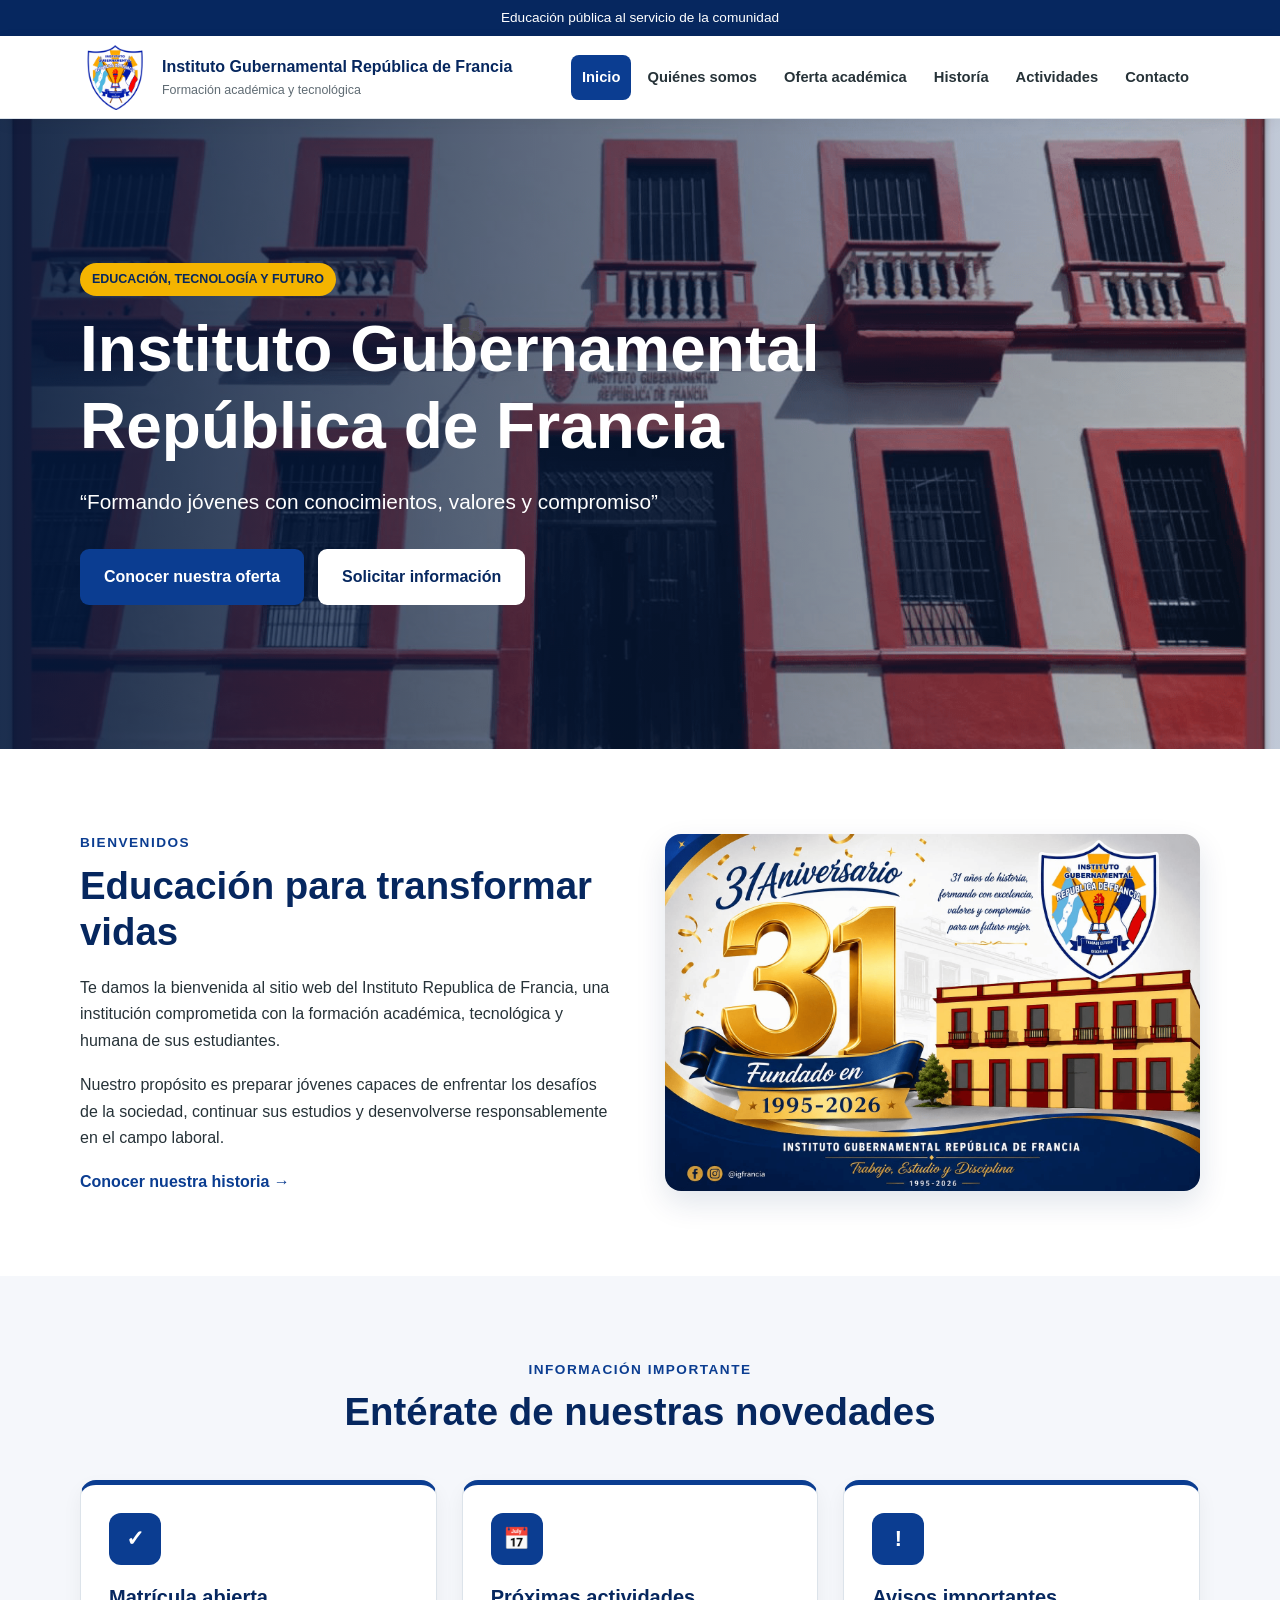
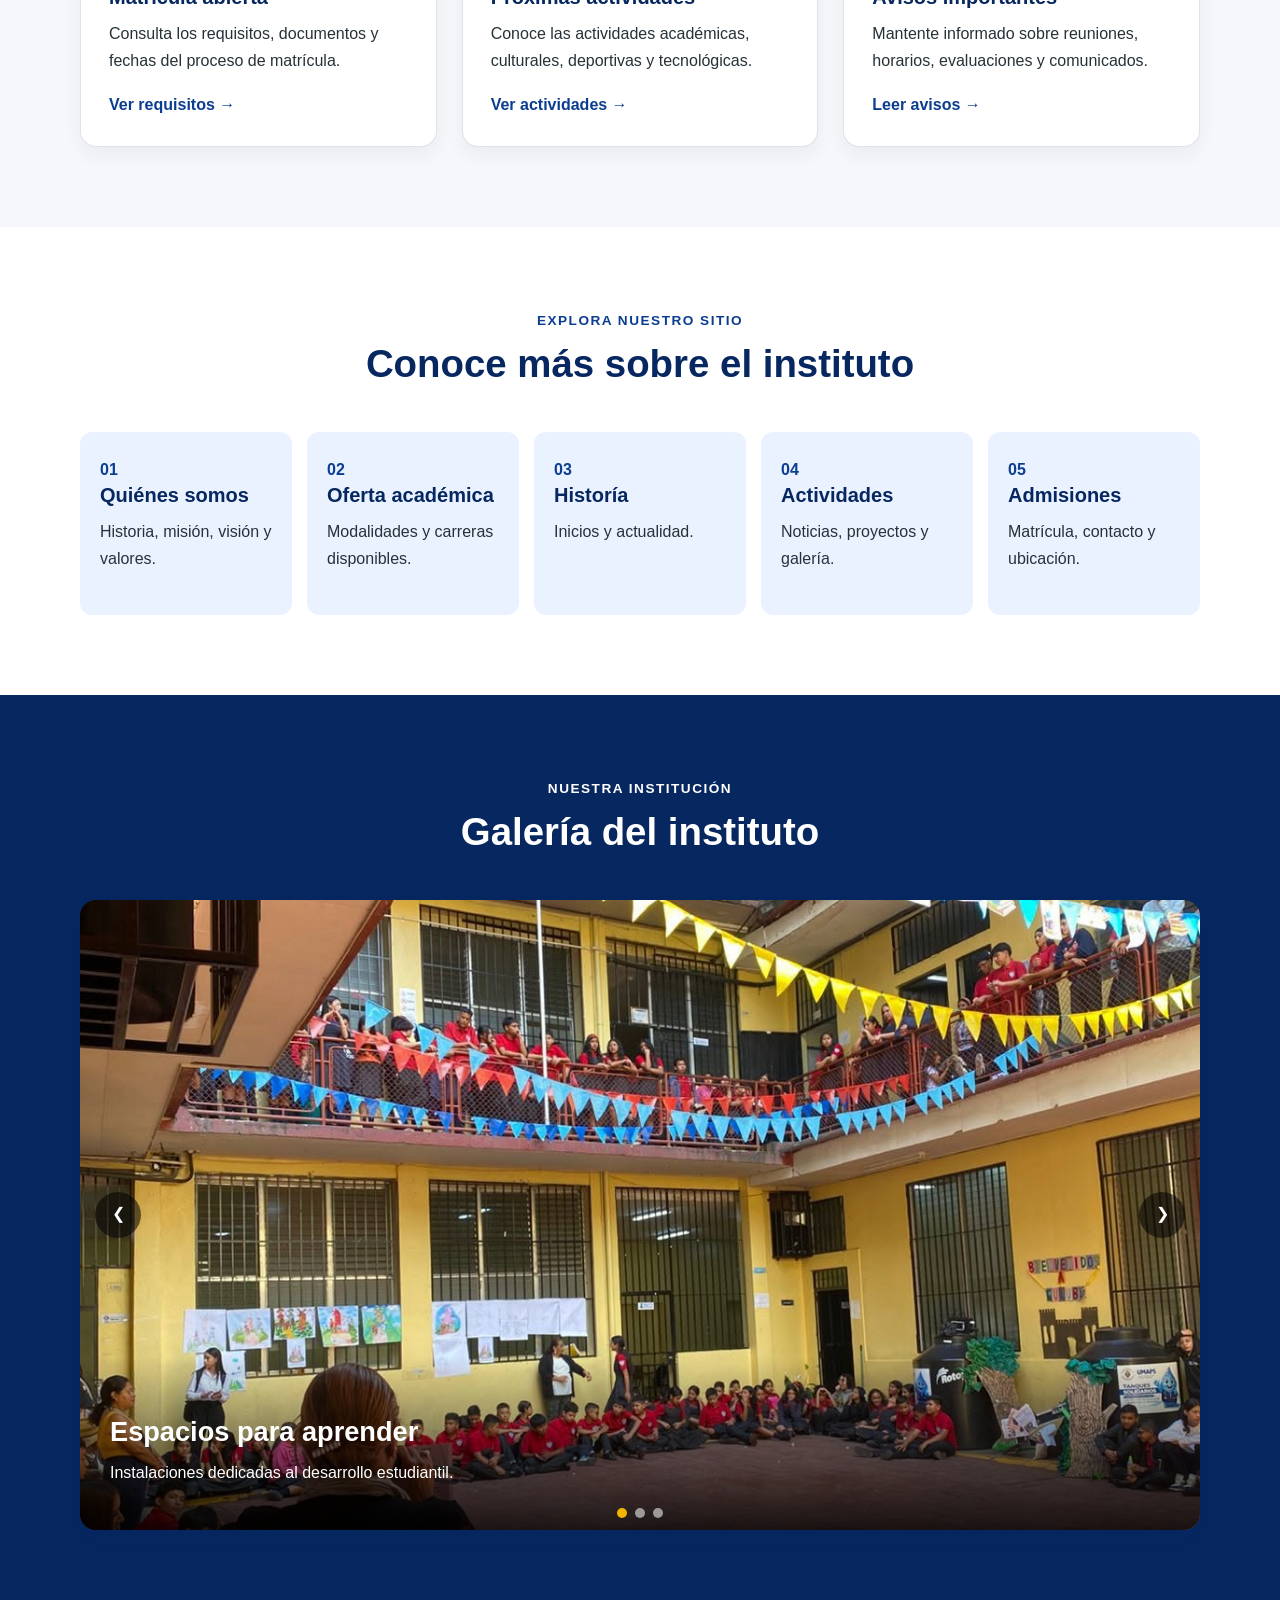
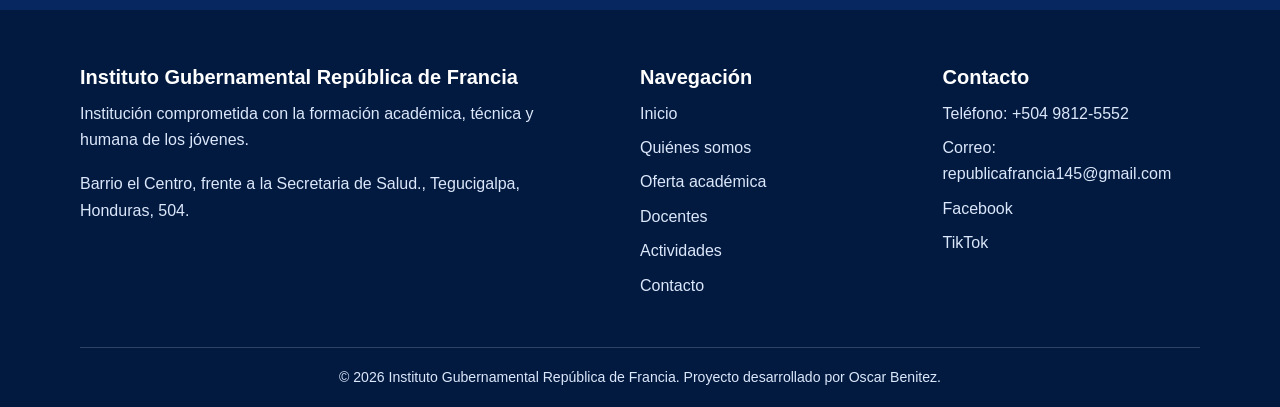
==== commit 198b30af: "optimizar videos" ====
--- a/index.html
+++ b/index.html
@@ -142,8 +142,8 @@
 
             <a href="historia.html" class="tarjeta-enlace">
               <span>03</span>
-              <h3>Docentes</h3>
-              <p>Personal docente y administrativo.</p>
+              <h3>Historía</h3>
+              <p>Inicios y actualidad.</p>
             </a>
 
             <a href="actividades.html" class="tarjeta-enlace">
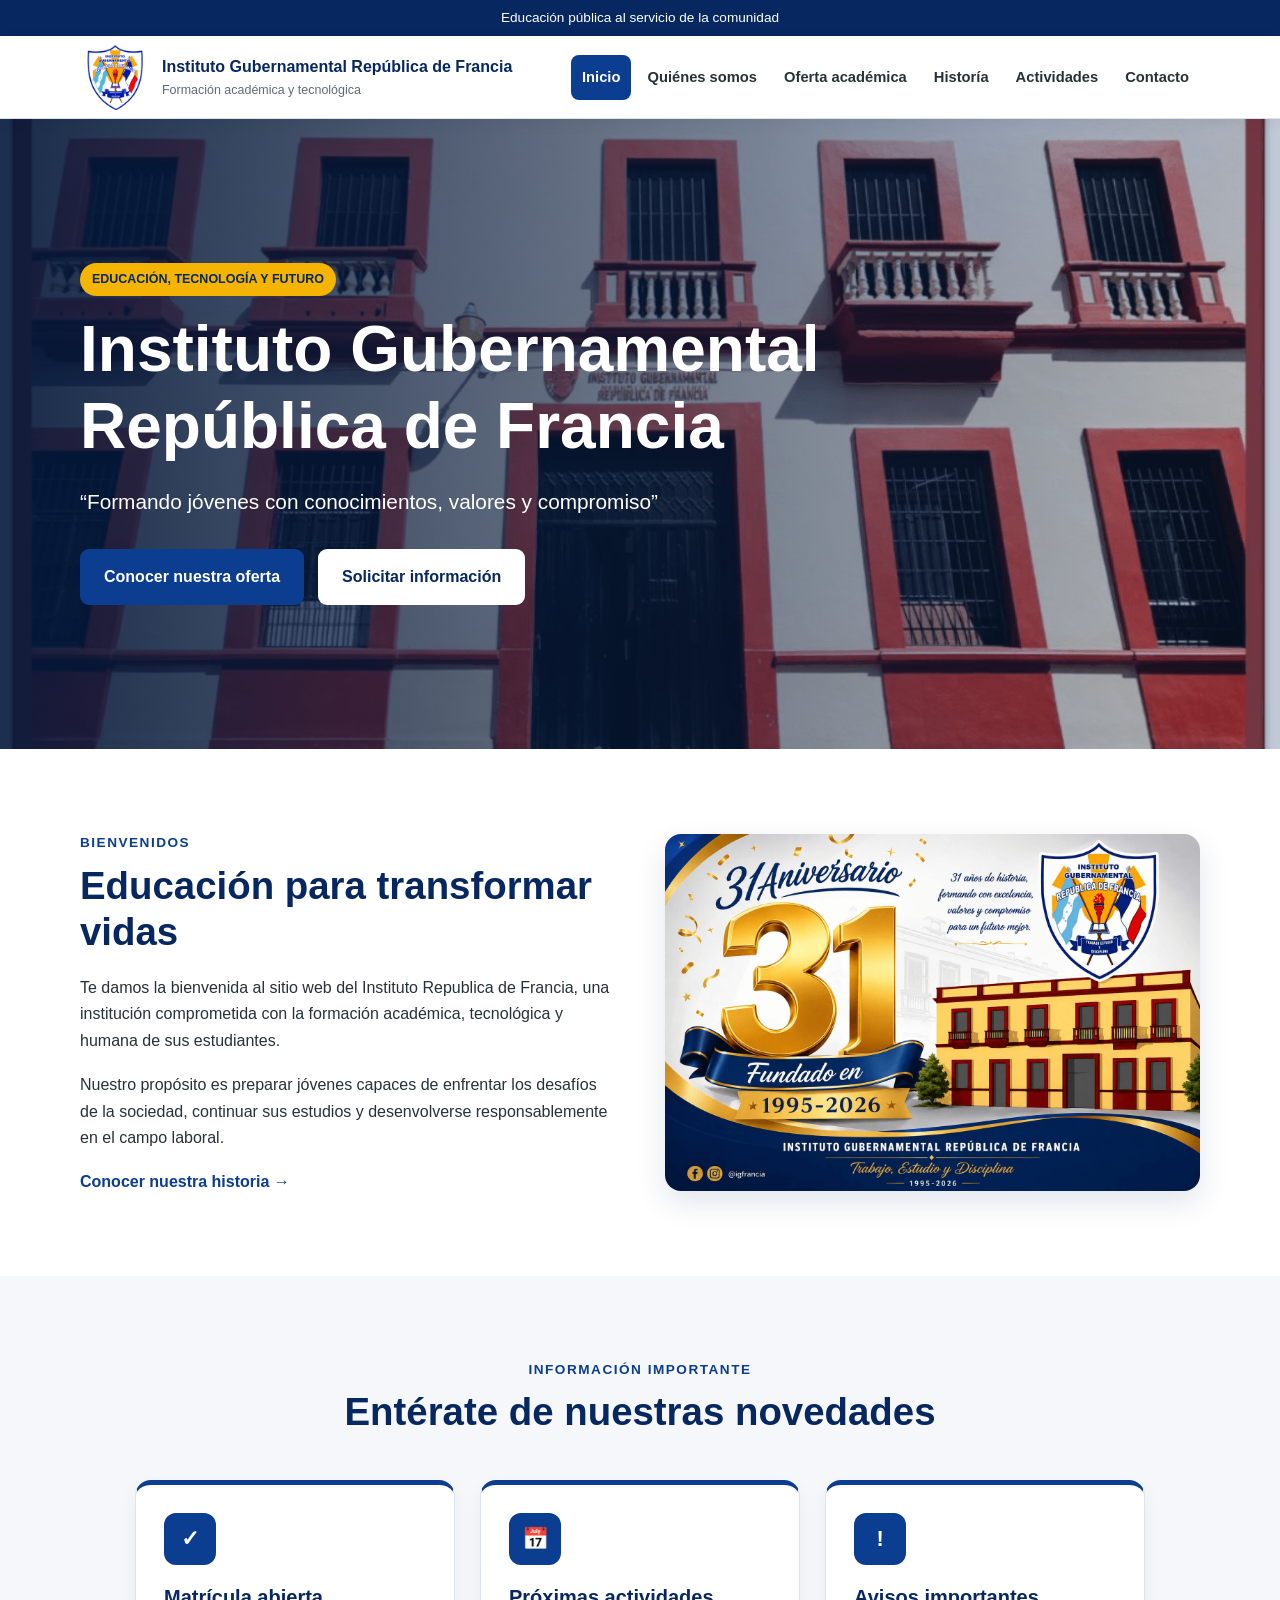
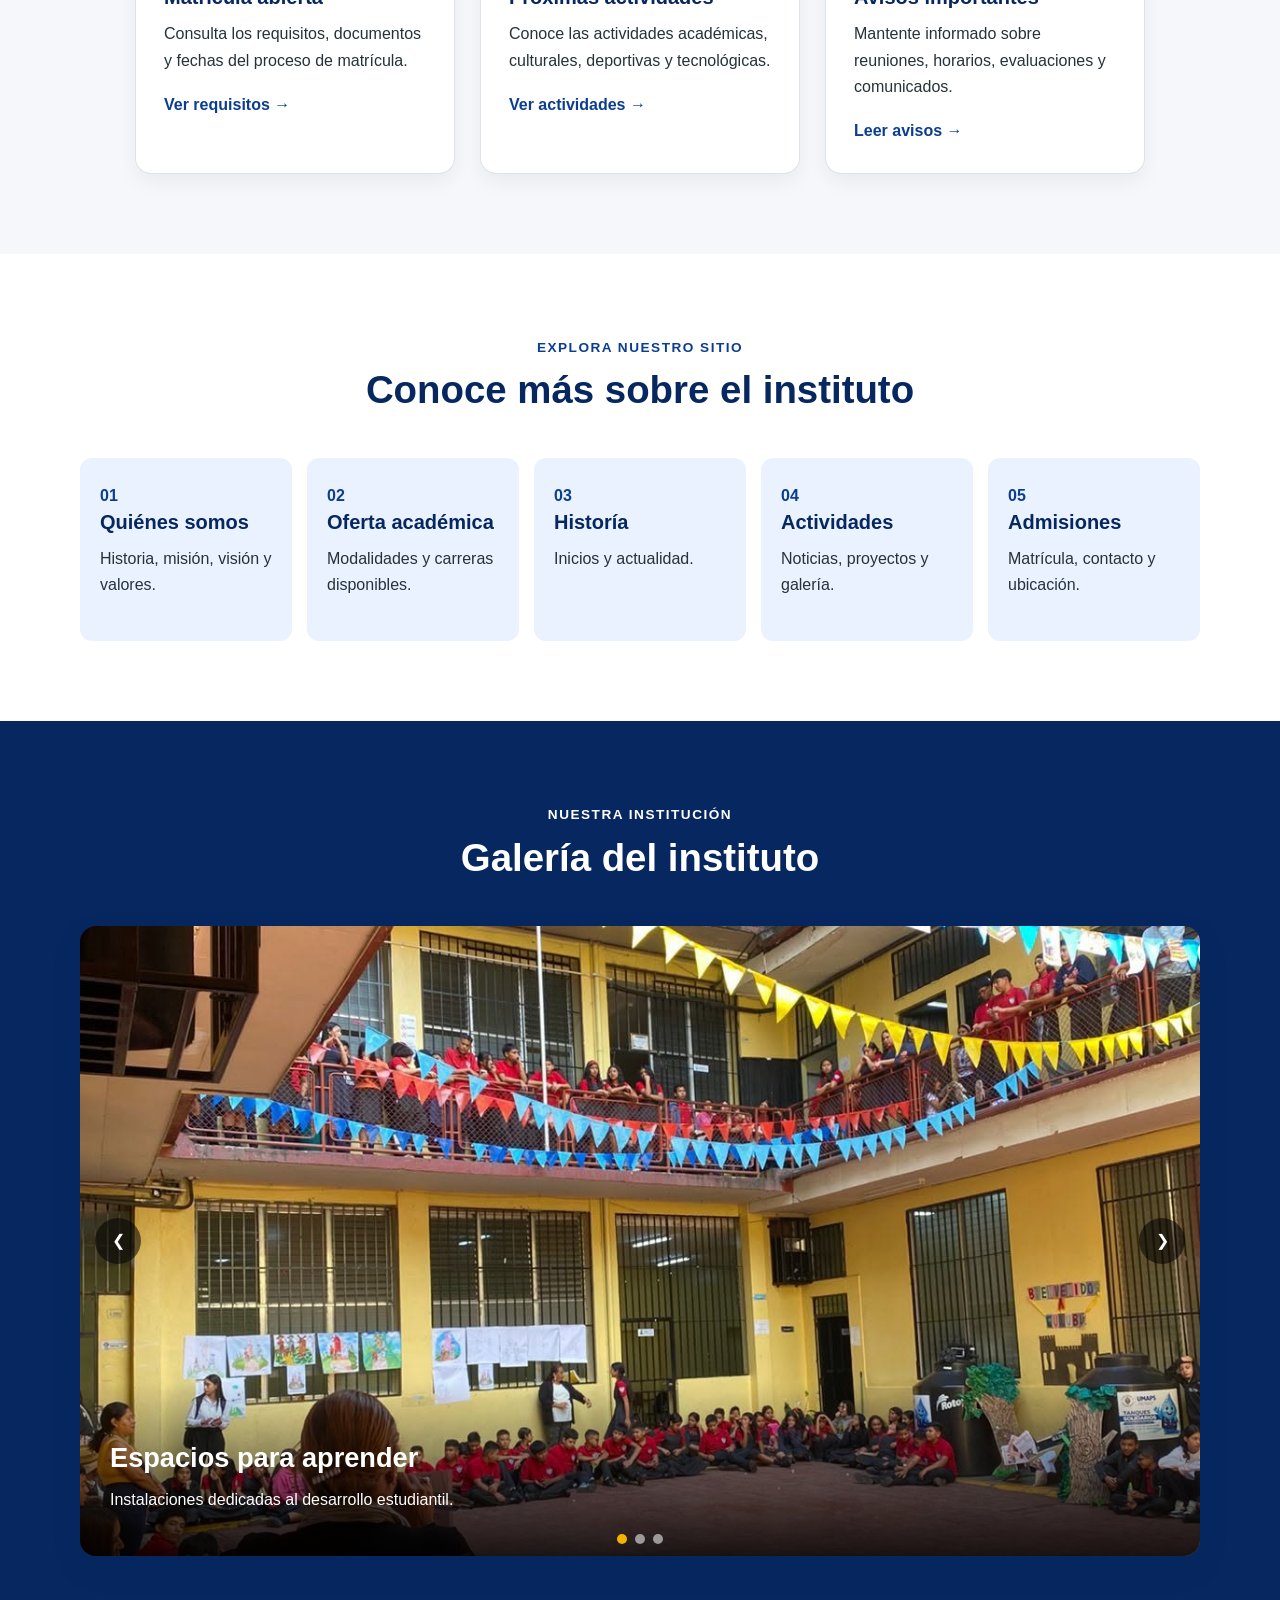
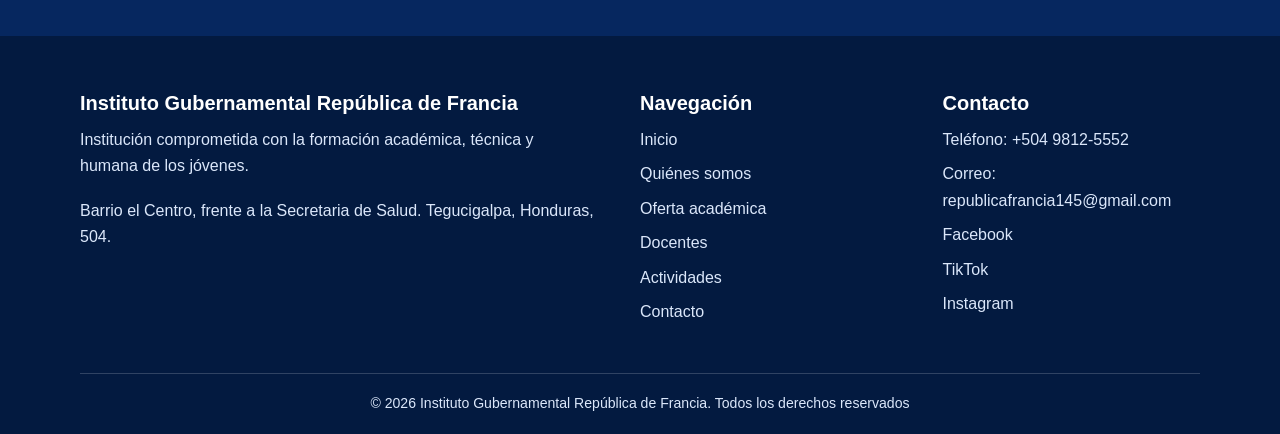
==== commit 2258718d: "Actualización de información" ====
--- a/index.html
+++ b/index.html
@@ -184,8 +184,7 @@
 
             <div class="diapositiva">
               <img
-                src="img/instalaciones/instalacion-2.jpg"
-                data-fallback="https://placehold.co/1200x650/1b5e20/ffffff?text=Laboratorio+de+informatica"
+                src="img/actividades/labinformatica.png"
                 alt="Laboratorio de informática"
               />
 
--- a/css/estilo.css
+++ b/css/estilo.css
@@ -361,14 +361,20 @@
 
 .rejilla-tres {
   display: grid;
-  grid-template-columns: repeat(3, 1fr);
+  /* Crea hasta 3 columnas, pero si hay menos elementos, los centra */
+  grid-template-columns: repeat(auto-fit, minmax(280px, 320px));
+  justify-content: center;
   gap: 25px;
+  width: 100%;
 }
 
 .rejilla-cuatro {
   display: grid;
-  grid-template-columns: repeat(4, 1fr);
+  /* Crea hasta 4 columnas, pero si pones solo 3, quedarán centradas en pantalla */
+  grid-template-columns: repeat(auto-fit, minmax(250px, 280px));
+  justify-content: center;
   gap: 20px;
+  width: 100%;
 }
 
 .imagen-marco img {
